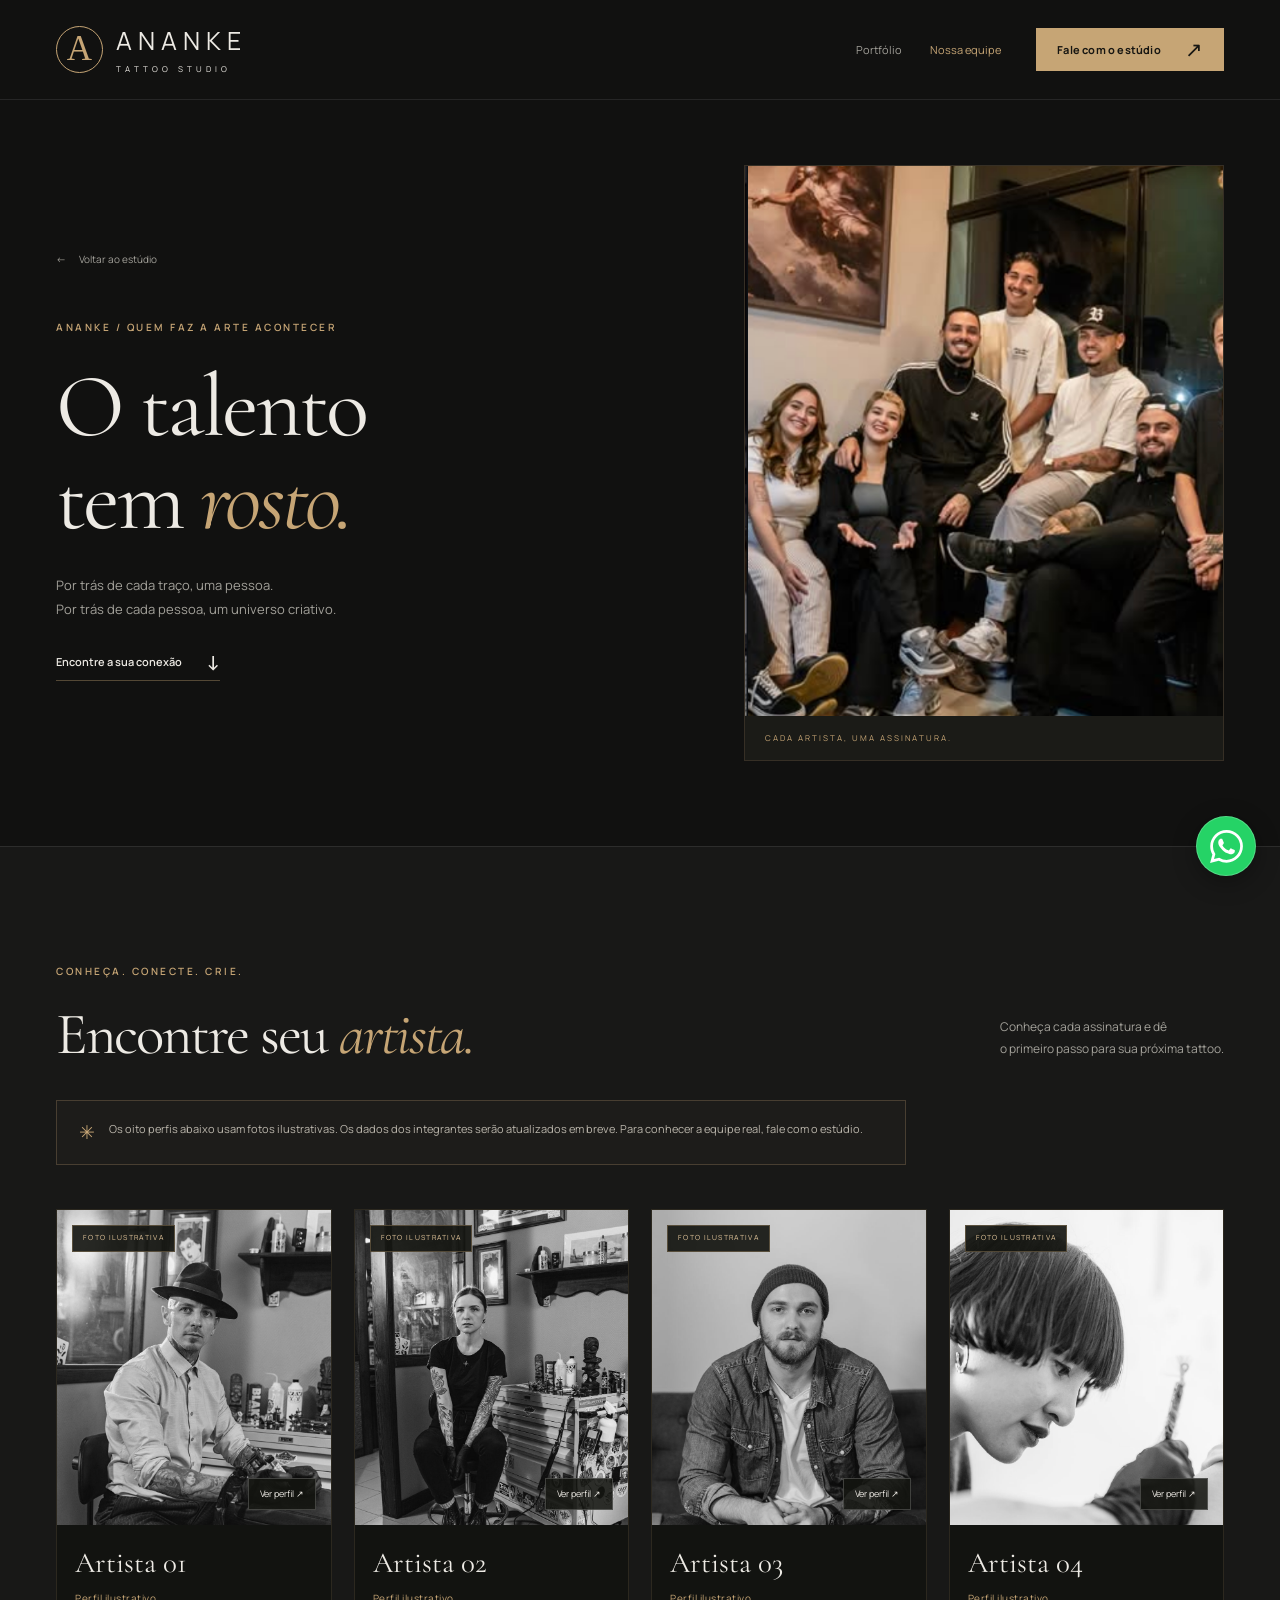
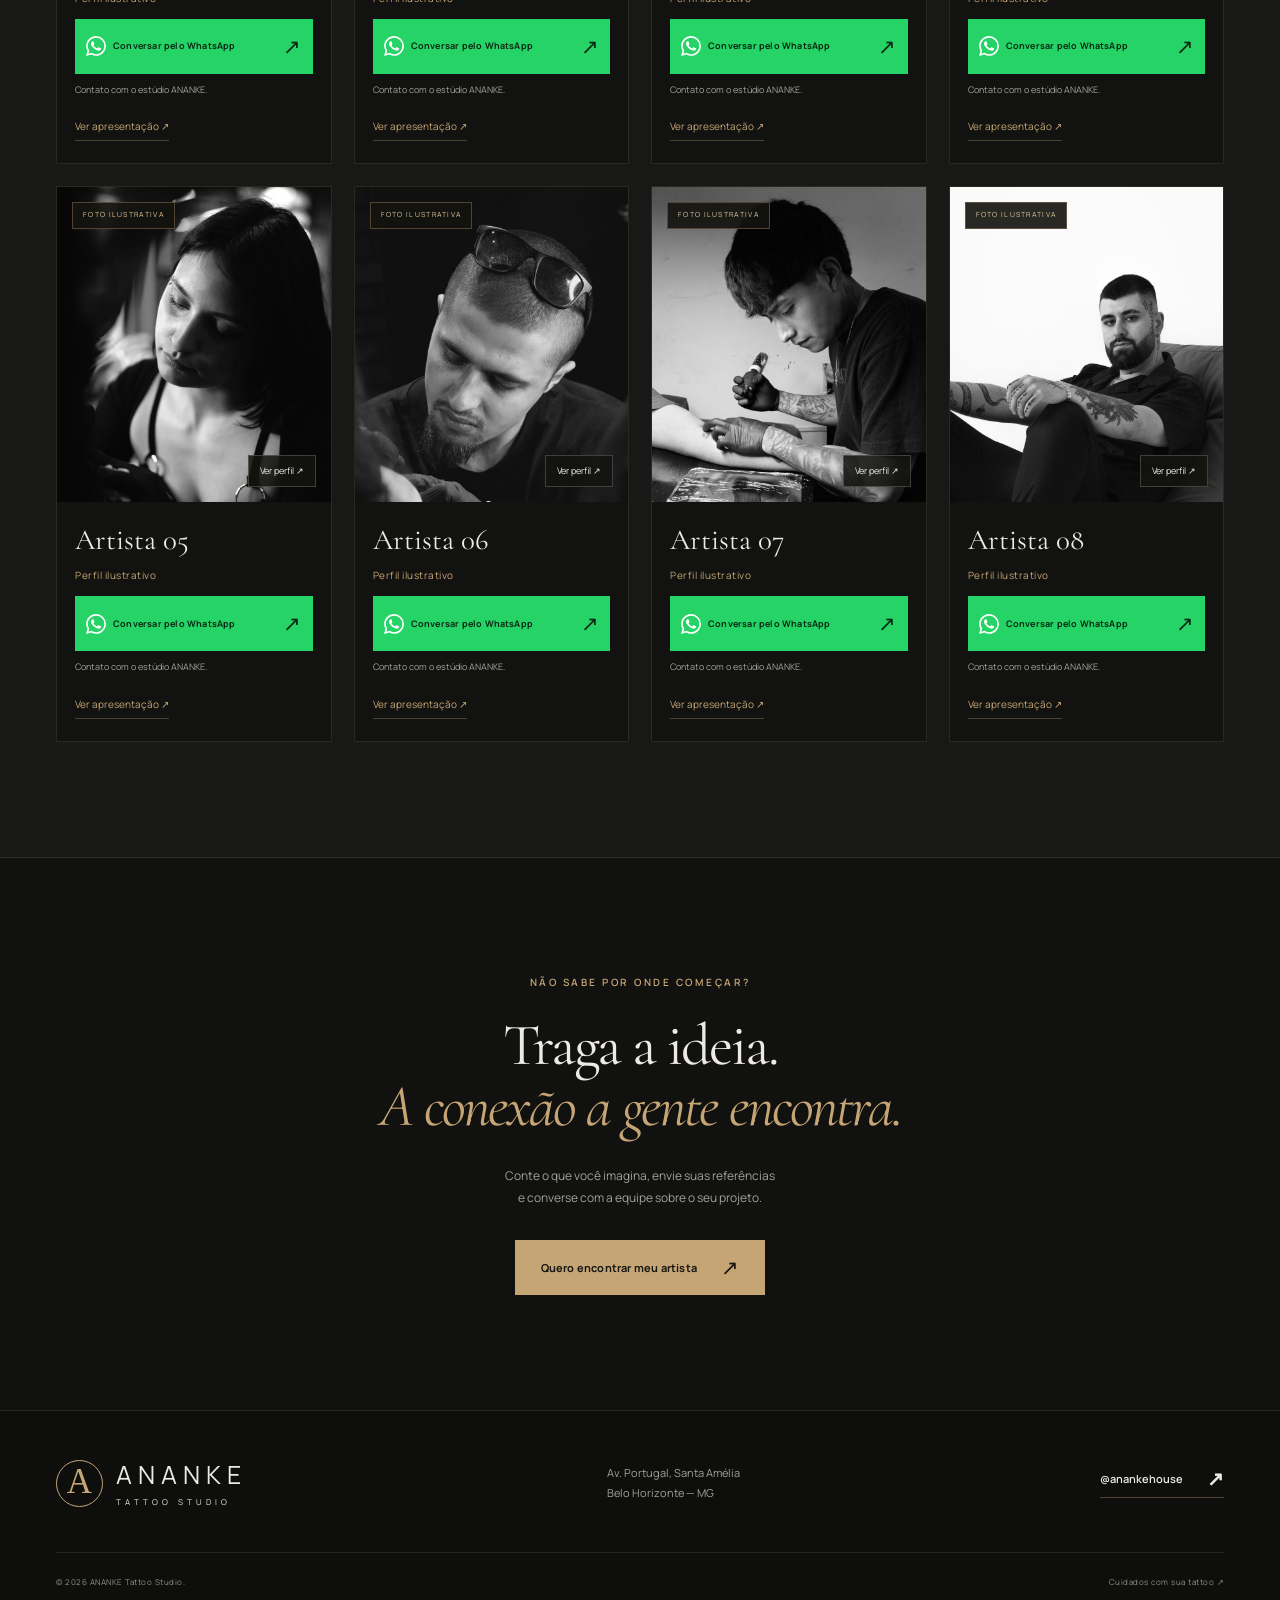
==== equipe.html @ f15cf0d2 "Add dedicated team page with eight reference profiles and WhatsApp contacts" ====
<!DOCTYPE html>
<html lang="pt-BR">
<head>
  <meta charset="UTF-8">
  <meta name="viewport" content="width=device-width, initial-scale=1.0">
  <meta name="theme-color" content="#111110">
  <title>Nossa equipe | ANANKE Tattoo Studio</title>
  <meta name="description" content="Conheça a equipe ANANKE Tattoo Studio. Encontre seu artista, conheça sua assinatura e converse sobre sua próxima tattoo.">
  <meta property="og:title" content="Nossa equipe | ANANKE Tattoo Studio">
  <meta property="og:description" content="Diferentes olhares. A mesma essência. Conheça quem transforma sua história em arte.">
  <meta property="og:type" content="website">
  <link rel="icon" href="assets/favicon.svg" type="image/svg+xml">
  <link rel="preconnect" href="https://fonts.googleapis.com">
  <link rel="preconnect" href="https://fonts.gstatic.com" crossorigin>
  <link href="https://fonts.googleapis.com/css2?family=Cormorant+Garamond:ital,wght@0,400;0,500;0,600;1,400;1,500&family=Manrope:wght@400;500;600;700&display=swap" rel="stylesheet">
  <link rel="stylesheet" href="styles.css?v=team-8">
  <link rel="stylesheet" href="equipe.css?v=team-8">
  <script src="content.js?v=team-8" defer></script>
  <script src="equipe.js?v=team-8" defer></script>
</head>
<body class="team-page">
<a class="skip-link" href="#integrantes">Pular para os integrantes</a>
<header class="header">
  <a class="brand" href="index.html" aria-label="ANANKE, página inicial"><span class="brand-symbol" aria-hidden="true">Α</span><span>ANANKE<small>TATTOO STUDIO</small></span></a>
  <nav class="team-navigation" aria-label="Navegação"><a href="index.html#portfolio">Portfólio</a><a href="#integrantes" aria-current="page">Nossa equipe</a></nav>
  <a class="button button-small header-cta" data-team-contact href="https://wa.me/5531997231459" target="_blank" rel="noopener noreferrer">Fale com o estúdio <span aria-hidden="true">↗</span></a>
</header>
<main>
  <section class="team-intro container" aria-labelledby="team-heading">
    <div class="team-intro-copy"><a class="team-back" href="index.html#artistas"><span aria-hidden="true">←</span> Voltar ao estúdio</a><p class="eyebrow">ANANKE / QUEM FAZ A ARTE ACONTECER</p><h1 id="team-heading">O talento<br>tem <em>rosto.</em></h1><p>Por trás de cada traço, uma pessoa.<br>Por trás de cada pessoa, um universo criativo.</p><a class="text-link" href="#integrantes">Encontre a sua conexão <span aria-hidden="true">↓</span></a></div>
    <figure class="team-intro-photo"><img src="assets/equipe.png" alt="A equipe ANANKE reunida no estúdio" width="626" height="720" fetchpriority="high"><figcaption>CADA ARTISTA, UMA ASSINATURA.</figcaption></figure>
  </section>
  <section class="section member-section" id="integrantes" aria-labelledby="member-heading"><div class="container">
    <div class="section-heading"><div><p class="eyebrow">CONHEÇA. CONECTE. CRIE.</p><h2 id="member-heading">Encontre seu <em>artista.</em></h2></div><p>Conheça cada assinatura e dê<br>o primeiro passo para sua próxima tattoo.</p></div>
    <p class="member-reference-note" id="member-reference-note" hidden><span aria-hidden="true">✳</span> Os oito perfis abaixo usam fotos ilustrativas. Os dados dos integrantes serão atualizados em breve. Para conhecer a equipe real, fale com o estúdio.</p>
    <div class="member-grid" id="member-grid"></div>
    <div class="member-empty" id="member-empty" hidden><span class="brand-symbol" aria-hidden="true">Α</span><div><h3>Uma boa conversa aproxima.</h3><p>Os perfis individuais estão sendo preparados. Enquanto isso, nossa equipe ajuda você a encontrar o artista que combina com a sua ideia.</p><a class="button button-outline" data-team-contact href="https://wa.me/5531997231459" target="_blank" rel="noopener noreferrer">Conheça os artistas pelo WhatsApp <span aria-hidden="true">↗</span></a></div></div>
  </div></section>
  <section class="section team-help container"><p class="eyebrow">NÃO SABE POR ONDE COMEÇAR?</p><h2>Traga a ideia.<br><em>A conexão a gente encontra.</em></h2><p>Conte o que você imagina, envie suas referências<br>e converse com a equipe sobre o seu projeto.</p><a class="button" data-team-contact href="https://wa.me/5531997231459" target="_blank" rel="noopener noreferrer">Quero encontrar meu artista <span aria-hidden="true">↗</span></a></section>
</main>
<footer class="footer"><div class="container footer-top"><a class="brand" href="index.html"><span class="brand-symbol" aria-hidden="true">Α</span><span>ANANKE<small>TATTOO STUDIO</small></span></a><p>Av. Portugal, Santa Amélia<br>Belo Horizonte — MG</p><a class="text-link" href="https://www.instagram.com/anankehouse/" target="_blank" rel="noopener noreferrer">@anankehouse <span aria-hidden="true">↗</span></a></div><div class="container footer-bottom"><span>© <span id="year">2026</span> ANANKE Tattoo Studio.</span><a href="index.html#cuidados">Cuidados com sua tattoo ↗</a></div></footer>
<a class="floating-whatsapp" data-team-contact href="https://wa.me/5531997231459" target="_blank" rel="noopener noreferrer" aria-label="Converse com o estúdio ANANKE no WhatsApp"><img src="assets/whatsapp.svg" width="32" height="32" alt="" aria-hidden="true"><span>Fale com o estúdio</span></a>
<dialog class="member-dialog" id="member-dialog" aria-labelledby="profile-name"><button type="button" class="profile-close" aria-label="Fechar perfil">×</button><div class="profile-layout"><div id="profile-portrait" class="profile-portrait"></div><div class="profile-copy"><p class="eyebrow">UMA ASSINATURA ANANKE</p><h2 id="profile-name"></h2><p id="profile-reference" class="profile-reference" hidden>FOTO E PERFIL ILUSTRATIVOS</p><p id="profile-specialty" class="profile-specialty"></p><p id="profile-bio"></p><a id="profile-whatsapp" class="button member-whatsapp" target="_blank" rel="noopener noreferrer"><img src="assets/whatsapp.svg" width="22" height="22" alt="">Conversar pelo WhatsApp <span aria-hidden="true">↗</span></a><p class="contact-destination" id="profile-destination"></p><a id="profile-instagram" class="text-link" target="_blank" rel="noopener noreferrer" hidden>Ver trabalhos no Instagram <span aria-hidden="true">↗</span></a></div></div></dialog>
</body>
</html>
---- styles.css ----
:root{--bg:#111110;--surface:#181817;--gold:#c6a575;--gold-light:#e0c397;--text:#edeae4;--muted:#a3a19a;--line:#ffffff17;--serif:'Cormorant Garamond',Georgia,serif;--sans:'Manrope',Arial,sans-serif}*{box-sizing:border-box}html{scroll-behavior:smooth;scroll-padding-top:92px}body{margin:0;background:var(--bg);color:var(--text);font-family:var(--sans);font-size:14px;line-height:1.8}body.modal-open{overflow:hidden}a{color:inherit;text-decoration:none}button,input,select,textarea{font:inherit}button,a,input,textarea,select{-webkit-tap-highlight-color:transparent}button{cursor:pointer}img{display:block;width:100%;object-fit:cover}button{color:inherit}::selection{background:var(--gold);color:var(--bg)}:focus-visible{outline:2px solid var(--gold);outline-offset:6px}.container{width:min(1280px,calc(100% - 112px));margin-inline:auto}.section{padding-block:115px}h1,h2,h3,p{margin-top:0}h1,h2,h3{font-weight:400}h1,h2{font-family:var(--serif);line-height:1.04;letter-spacing:-2px}h2{font-size:clamp(44px,4.6vw,66px);margin-bottom:28px}em{font-weight:400;color:var(--gold)}p{color:var(--muted)}.eyebrow{font-size:10px;font-weight:600;letter-spacing:2.5px;color:var(--gold);margin-bottom:24px}.header{position:absolute;top:0;z-index:10;width:100%;height:100px;display:flex;align-items:center;padding:0 56px;border-bottom:1px solid var(--line);gap:35px}.brand{display:flex;gap:13px;align-items:center;font-size:25px;letter-spacing:6px;line-height:1.25;flex-shrink:0}.brand small{display:block;font-family:var(--sans);font-size:8px;letter-spacing:4px;margin-top:7px}.brand-symbol{font-family:var(--serif);display:flex;width:47px;height:47px;border:1px solid var(--gold);border-radius:50%;align-items:center;justify-content:center;font-size:35px;letter-spacing:0;color:var(--gold)}.nav{margin:auto;display:flex;gap:29px}.nav a{font-size:11px;color:#c6c3bb;transition:color .2s}.nav a:hover,.text-link:hover{color:var(--gold)}.button{display:inline-flex;justify-content:center;align-items:center;gap:24px;background:var(--gold);color:#171612;min-height:55px;padding:16px 25px;font-size:11px;font-weight:700;border:1px solid var(--gold);transition:background .2s,transform .2s;letter-spacing:.2px}.button:hover{background:var(--gold-light);transform:translateY(-2px)}.button span{font-size:21px;font-weight:400;line-height:1}.button-small{min-height:43px;padding:10px 20px}.button-outline{background:transparent;color:var(--gold)}.button-outline:hover{color:#171612}.text-link{display:inline-flex;align-items:center;gap:24px;font-size:11px;font-weight:600;border-bottom:1px solid #b99b6d66;padding-bottom:8px;transition:color .2s}.text-link span{font-size:20px;line-height:1}.menu-toggle{display:none}.hero{min-height:800px;height:min(920px,100svh);position:relative;display:flex;align-items:center;overflow:hidden;background:#0d0d0c}.hero-photo{position:absolute;inset:0 0 0 35%;}.hero-photo img{height:100%;object-position:center 44%;filter:grayscale(1);opacity:.7}.hero-photo:after{content:'';position:absolute;inset:0;background:linear-gradient(90deg,#0d0d0c 0%,#0d0d0ce6 8%,#0d0d0c42 45%,#0d0d0c00 80%),linear-gradient(0deg,#0d0d0c 0%,transparent 28%,#0d0d0c22 80%)}.hero-content{position:relative;padding-top:65px;z-index:1}.hero .eyebrow{display:flex;align-items:center;gap:12px;font-size:9px}.hero .eyebrow span{height:1px;width:28px;background:var(--gold)}h1{font-size:clamp(72px,7.8vw,112px);margin:0 0 26px;letter-spacing:-3px}.hero-description{font-size:13px;line-height:1.9;color:#b8b5ae;max-width:390px}.hero-actions{display:flex;gap:30px;align-items:center;margin-top:35px}.hero-location{font-size:9px;letter-spacing:1.8px;color:#aaa79f;display:flex;align-items:center;gap:11px;margin-top:46px}.location-icon{font-size:24px;color:var(--gold)}.hero-bottom{position:absolute;bottom:29px;left:0;right:0;display:flex;justify-content:space-between;font-size:8px;letter-spacing:1.7px;color:#8d8b83}.hero-bottom a{display:flex;gap:20px;align-items:center}.hero-bottom a span{font-size:18px;color:var(--gold)}.hero-side{position:absolute;right:24px;top:48%;writing-mode:vertical-rl;font-size:8px;letter-spacing:4px;color:#b6b3a7}.marquee{border-top:1px solid var(--line);border-bottom:1px solid var(--line);padding:20px 0;overflow:hidden;background:#151514;white-space:nowrap}.marquee>div{display:flex;gap:55px;align-items:center;width:max-content;animation:marquee 55s linear infinite;font-size:10px;letter-spacing:3px;color:#b1aea5}.marquee span{color:var(--gold);font-size:22px;line-height:1}.studio{display:grid;grid-template-columns:1fr 1fr;gap:110px;align-items:center}.studio-visual{position:relative;padding-left:24px}.studio-visual img{height:540px;filter:grayscale(1) brightness(.66);object-position:center}.image-caption{position:absolute;bottom:32px;left:54px;right:30px;display:flex;align-items:center;justify-content:space-between}.image-caption>span:first-child{font-family:var(--serif);font-size:29px;letter-spacing:5px}.image-caption>span:last-child{font-size:8px;letter-spacing:1.5px}.vertical-label{position:absolute;left:0;top:0;writing-mode:vertical-rl;transform:rotate(180deg);font-size:8px;letter-spacing:2px;color:var(--gold)}.studio-copy>p:not(.eyebrow){font-size:12px;max-width:430px}.values{display:grid;grid-template-columns:1fr 1fr;gap:20px;border-top:1px solid var(--line);margin-top:28px;padding:25px 0 15px}.values span{font-size:9px;color:var(--gold)}.values h3{font-size:12px;margin:8px 0 4px}.values p{font-size:10px;max-width:150px}.portfolio{background:var(--surface)}.section-heading{display:flex;justify-content:space-between;align-items:flex-end;gap:35px;margin-bottom:35px}.section-heading h2{margin-bottom:0}.section-heading>p{font-size:12px;margin-bottom:6px}.filter-bar{display:flex;gap:9px;padding-block:10px 30px;flex-wrap:wrap}.filter{border:1px solid #ffffff18;background:transparent;padding:9px 21px;border-radius:0;font-size:10px;color:#b5b2a8;transition:all .2s}.filter:hover{border-color:var(--gold)}.filter.active{background:var(--gold);border-color:var(--gold);color:#171612}.gallery{display:grid;grid-template-columns:repeat(4,1fr);gap:18px}.gallery-card{position:relative;padding:0;border:0;text-align:left;min-width:0;background:#252421;height:380px;overflow:hidden}.gallery-card:nth-child(even){margin-top:30px}.gallery-card img{height:100%;filter:grayscale(1) brightness(.8);transition:transform .65s,filter .65s}.gallery-card:hover img{transform:scale(1.06);filter:grayscale(.4) brightness(.95)}.gallery-overlay{position:absolute;inset:0;background:linear-gradient(transparent 45%,#000c);display:flex;justify-content:space-between;align-items:flex-end;padding:23px}.gallery-overlay small{display:block;font-size:8px;letter-spacing:1.7px;color:#d8c19c;margin-bottom:6px}.gallery-overlay strong{font-family:var(--serif);font-size:24px;font-weight:400}.gallery-overlay>span{border:1px solid #ffffff55;border-radius:50%;width:30px;height:30px;display:grid;place-items:center;font-size:17px}.gallery-footer{display:flex;align-items:center;justify-content:space-between;margin-top:36px;gap:20px}.reference-note{font-size:10px;color:#99968d;margin:0}.artists-grid{display:grid;grid-template-columns:repeat(3,1fr);gap:24px;margin-top:42px}.artist-photo{height:300px;position:relative;overflow:hidden;background:#1b1b19;border:1px solid var(--line);display:flex;flex-direction:column;align-items:center;justify-content:center}.artist-photo .artist-monogram{font-family:var(--serif);font-size:85px;font-style:italic;color:#c6a57545;line-height:1.2}.artist-photo .artist-placeholder-label{font-size:8px;letter-spacing:2px;color:#8c887e;margin-top:20px}.artist-photo img{height:100%;filter:grayscale(1)}.artist-number{position:absolute;top:18px;left:22px;font-size:9px;color:var(--gold)}.artist-info{display:flex;justify-content:space-between;padding-top:20px}.artist-info h3{font-family:var(--serif);font-size:25px;margin:0}.artist-info p{font-size:10px;margin:3px 0 0}.artist-info>span{color:var(--gold);font-size:20px}.artists-footer{display:flex;justify-content:space-between;align-items:center;border-top:1px solid var(--line);padding-top:25px;margin-top:35px;gap:25px}.artists-footer p{font-size:11px;margin:0}.styles-section{background:#1b1b18;border-block:1px solid var(--line)}.styles-layout{display:grid;grid-template-columns:1fr 1fr;gap:100px}.styles-layout>div>p:not(.eyebrow){font-size:12px;margin:27px 0}.style-list>a{display:flex;gap:25px;align-items:center;padding:25px 0;border-bottom:1px solid #ffffff20}.style-list>a:first-child{padding-top:0}.style-number{font-size:9px;color:var(--gold)}.style-list h3{font-size:31px;font-family:var(--serif);margin:0}.style-list p{font-size:10px;margin:3px 0}.round-arrow{margin-left:auto;font-size:24px;color:var(--gold);transition:transform .2s}.style-list>a:hover .round-arrow{transform:translate(4px,-4px)}.reviews{text-align:center}.review-empty{text-align:left;display:grid;grid-template-columns:80px 1fr 1fr;gap:40px;align-items:center;border-block:1px solid var(--line);margin-top:50px;padding:45px 25px}.quote-mark{font-family:var(--serif);font-size:120px;line-height:1;color:var(--gold)}.review-empty>p{font-family:var(--serif);font-size:35px;line-height:1.15;color:var(--text);margin:0}.review-empty>div>p{font-size:12px}.reviews-list:empty{display:none}.review-card{text-align:left;padding:30px;background:var(--surface)}.booking{background:#20211c;position:relative;border-block:1px solid #c6a57525}.booking-layout{display:grid;grid-template-columns:1fr 1fr;gap:120px;align-items:center}.booking h2{font-size:clamp(65px,6.5vw,92px)}.booking-layout>div>p:last-child{font-size:12px}.booking-form{padding:36px;border:1px solid #c6a57540;background:#181914}.booking-form h3{font-family:var(--serif);font-size:32px;margin-bottom:9px}.booking-form>p{font-size:11px;margin-bottom:23px}.booking-form label{display:block;font-size:10px;margin-bottom:6px;color:#c7c4ba}.booking-form input,.booking-form select,.booking-form textarea{border:1px solid #ffffff1c;background:#20211b;padding:12px;color:var(--text);font-size:11px;width:100%;border-radius:0;margin-bottom:17px;outline-offset:2px;color-scheme:dark}.booking-form input::placeholder,.booking-form textarea::placeholder{color:#99988f}.booking-form textarea{resize:vertical;min-height:95px}.form-row{display:grid;grid-template-columns:1fr 1fr;gap:14px}.form-row>div{min-width:0}.booking-form .button{width:100%;gap:10px;font-size:10px}.booking-form .button>span{margin-left:auto}.icon{width:20px;height:20px;flex-shrink:0}.booking-form>small{display:block;text-align:center;font-size:8px;line-height:1.8;color:#a4a196;margin-top:14px}.location{display:grid;grid-template-columns:1fr 1fr;gap:100px;align-items:center}.location-copy>p:not(.eyebrow){font-size:12px}.contact-line{display:flex;gap:18px;margin:25px 0}.contact-line>span{font-size:24px;color:var(--gold);line-height:1.1}.contact-line strong,.contact-line a{font-size:12px;font-weight:500}.contact-line p{font-size:10px;margin:3px 0 0}.location-copy>.reference-note{margin-top:17px;font-size:9px!important}.map-panel{height:430px;position:relative;background:#252620;border:1px solid var(--line);overflow:hidden}.map-panel iframe{border:0;width:100%;height:100%;filter:grayscale(1) invert(.91) contrast(.8);opacity:.85}.map-label{position:absolute;left:20px;right:20px;bottom:20px;background:#171713eb;border:1px solid #c6a57566;padding:17px;display:flex;align-items:center;gap:15px;font-size:16px;letter-spacing:4px;pointer-events:none}.map-label small{display:block;font-size:6px;letter-spacing:1.4px;color:#b9b5a8}.map-label>.brand-symbol{width:37px;height:37px;font-size:27px}.map-label>span:last-child{margin-left:auto;font-size:25px;color:var(--gold)}.faq{padding-top:20px;display:grid;grid-template-columns:1fr 1fr;gap:100px}.faq>div>p:not(.eyebrow){font-size:11px;margin:28px 0 8px}.faq-list details{border-bottom:1px solid var(--line);padding:21px 0}.faq-list details:first-child{padding-top:0}.faq-list summary{cursor:pointer;list-style:none;display:flex;justify-content:space-between;gap:15px;align-items:center;font-size:12px}.faq-list summary::-webkit-details-marker{display:none}.faq-list summary span{color:var(--gold);font-size:23px;font-weight:400;transition:transform .2s}.faq-list details[open] summary span{transform:rotate(45deg)}.faq-list details p{font-size:11px;line-height:1.9;margin:14px 28px 0 0}.footer{border-top:1px solid var(--line);padding-top:48px;background:#0e0e0d}.footer-top{display:flex;align-items:center;justify-content:space-between;gap:30px;padding-bottom:45px}.footer-top p{font-size:11px;margin:0}.back-top{width:42px;height:42px;display:grid;place-items:center;border:1px solid #ffffff26;color:var(--gold)}.footer-bottom{border-top:1px solid var(--line);padding-block:22px;display:flex;justify-content:space-between;font-size:8px;color:#939087;letter-spacing:.5px}.footer-bottom>span:last-child{letter-spacing:1.6px}.floating-whatsapp{position:fixed;right:25px;bottom:23px;width:49px;height:49px;display:flex;align-items:center;justify-content:center;background:var(--gold);color:#171612;z-index:9;border-radius:50%;box-shadow:0 4px 22px #0006}.floating-whatsapp svg{width:26px;height:26px}.floating-whatsapp>span{position:absolute;right:60px;white-space:nowrap;font-size:10px;background:#25231c;color:var(--text);padding:7px 14px;border:1px solid #c6a57544;opacity:0;transform:translateX(5px);transition:all .2s;pointer-events:none}.floating-whatsapp:hover>span,.floating-whatsapp:focus-visible>span{opacity:1;transform:translateX(0)}.lightbox{background:#121210;color:var(--text);border:1px solid #c6a57544;width:min(900px,95vw);max-height:95svh;padding:35px 55px}.lightbox::backdrop{background:#000e;backdrop-filter:blur(8px)}.lightbox figure{margin:0}.lightbox img{max-height:75svh;object-fit:contain}.lightbox figcaption{text-align:center;padding-top:14px;font-size:11px;color:var(--muted)}.lightbox button{position:absolute;background:transparent;border:0;font-size:28px;z-index:1}.lightbox-close{right:12px;top:4px}.lightbox-prev{left:8px;top:45%}.lightbox-next{right:8px;top:45%}.skip-link{position:fixed;top:-80px;left:20px;background:var(--gold);color:#111;padding:10px 20px;z-index:100}.skip-link:focus{top:10px}.sr-only{position:absolute;width:1px;height:1px;padding:0;margin:-1px;overflow:hidden;clip:rect(0,0,0,0);white-space:nowrap;border:0}.reveal-ready{opacity:0;transform:translateY(22px);transition:opacity .8s ease,transform .8s ease}.reveal-ready.visible{opacity:1;transform:translateY(0)}@keyframes marquee{to{transform:translateX(-35%)}}@media(min-width:1600px){.header{padding-inline:max(56px,calc((100% - 1400px)/2))}.hero-photo{inset-inline-start:40%}}@media(max-width:1100px){.container{width:calc(100% - 72px)}.header{padding-inline:36px;gap:20px}.nav{gap:19px}.header .brand{font-size:21px;letter-spacing:4px}.header-cta{font-size:9px;padding-inline:14px}.studio,.styles-layout,.booking-layout,.location,.faq{gap:55px}.gallery{gap:14px}.gallery-card{height:315px}.hero-actions{gap:22px}.hero-actions .button{font-size:10px;padding-inline:20px}.hero-photo{inset-inline-start:25%}.artist-photo{height:260px}.booking-form{padding:28px}.section{padding-block:90px}.faq{padding-top:10px}.review-empty{gap:25px}}@media(max-width:800px){.header{height:82px}.header-cta{margin-left:auto}.nav{position:absolute;top:81px;left:0;right:0;background:#161612fa;display:none;flex-direction:column;padding:28px 36px;gap:23px;border-bottom:1px solid #c6a57533}.nav.open{display:flex}.nav a{font-size:15px}.menu-toggle{display:flex;flex-direction:column;gap:7px;background:none;border:0;padding:10px 0 10px 10px;z-index:2}.menu-toggle span{display:block;width:24px;height:1px;background:var(--text);transition:transform .2s}.menu-toggle[aria-expanded=true] span:first-child{transform:translateY(4px) rotate(45deg)}.menu-toggle[aria-expanded=true] span:last-child{transform:translateY(-4px) rotate(-45deg)}.hero{min-height:720px;height:90svh;max-height:900px}.hero-photo{inset:0 0 0 12%}.hero-photo:after{background:linear-gradient(90deg,#0d0d0cee,#0d0d0c77 65%,#0d0d0c11),linear-gradient(0deg,#0d0d0c,transparent 70%)}h1{font-size:88px}.hero-content{padding-top:70px}.hero-side{display:none}.studio{gap:40px}.studio-visual img{height:480px}.studio h2{font-size:45px}.values{gap:10px}.section-heading>p{max-width:225px}.gallery{grid-template-columns:repeat(2,1fr);gap:22px}.gallery-card{height:380px}.gallery-card:nth-child(even){margin-top:0}.gallery-card:nth-child(2){margin-top:28px}.gallery-card:nth-child(3){margin-top:-28px}.gallery-overlay strong{font-size:27px}.artists-grid{gap:17px}.artist-photo{height:235px}.artist-info h3{font-size:22px}.styles-layout,.booking-layout,.location,.faq{gap:40px}.booking-form{padding:24px}.booking h2{font-size:65px}.booking-form .form-row{grid-template-columns:1fr;gap:0}.booking-form .button{font-size:9px;padding-inline:12px}.map-panel{height:460px}.review-empty{grid-template-columns:40px 1fr 1.25fr;padding-inline:0}.review-empty>p{font-size:29px}.quote-mark{font-size:85px}.footer-top .brand{font-size:20px}.footer-top{gap:20px}.footer-top p{display:none}}@media(max-width:600px){.container{width:calc(100% - 42px)}.section{padding-block:70px}.header{padding-inline:21px;gap:12px}.header .brand{font-size:19px;letter-spacing:4px;gap:9px}.header .brand-symbol{width:37px;height:37px;font-size:28px}.header .brand small{font-size:6px;letter-spacing:3px}.header-cta{font-size:8px;gap:10px;min-height:36px;padding:8px 10px}.header-cta>span{font-size:17px}.hero{min-height:740px;height:93svh;max-height:890px}.hero-photo{inset:0 0 0 0}.hero-photo img{object-position:60% center;opacity:.62}.hero-photo:after{background:linear-gradient(90deg,#0d0d0cc4,#0d0d0c33),linear-gradient(0deg,#0d0d0c 0%,#0d0d0c40 55%,#0d0d0c66 100%)}.hero-content{padding-top:60px}.hero .eyebrow{font-size:7px;letter-spacing:1.5px;gap:9px;margin-bottom:29px}.hero .eyebrow span{width:18px}h1{font-size:clamp(61px,13vw,78px);letter-spacing:-2px;margin-bottom:25px}.hero-description{font-size:11px}.hero-actions{flex-direction:column;align-items:flex-start;gap:22px;margin-top:30px}.hero-actions .button{min-height:51px;font-size:10px}.hero-actions .text-link{font-size:10px}.hero-location{font-size:7px;letter-spacing:1.4px;margin-top:34px}.hero-bottom{bottom:21px;font-size:6px;letter-spacing:1.2px}.hero-bottom a{font-size:0;gap:0}.hero-bottom a span{font-size:21px}.marquee{padding-block:17px}.marquee>div{font-size:8px;gap:30px;letter-spacing:2px}.marquee span{font-size:17px}.studio{grid-template-columns:1fr;gap:42px}.studio-visual{padding-left:18px}.studio-visual img{height:430px;object-position:center 45%}.vertical-label{font-size:7px}.image-caption{left:42px}.studio-copy h2,h2{font-size:47px;letter-spacing:-1.5px}.eyebrow{font-size:8px;letter-spacing:2px;margin-bottom:20px}.studio-copy>p:not(.eyebrow){font-size:12px}.values{gap:30px}.values p{max-width:100%;font-size:10px}.section-heading{display:block;margin-bottom:25px}.section-heading>p{margin:22px 0 0;max-width:none;font-size:11px}.filter-bar{gap:7px;padding-bottom:23px}.filter{padding:7px 12px;font-size:9px}.gallery{gap:11px}.gallery-card{height:265px}.gallery-card:nth-child(2){margin-top:20px}.gallery-card:nth-child(3){margin-top:-20px}.gallery-overlay{padding:14px}.gallery-overlay small{font-size:6px;letter-spacing:1px}.gallery-overlay strong{font-size:22px}.gallery-overlay>span{width:23px;height:23px;font-size:14px}.gallery-footer{align-items:flex-start;flex-direction:column;margin-top:23px;gap:20px}.reference-note{font-size:8px}.artists-grid{grid-template-columns:1fr;gap:32px;margin-top:32px}.artist-card{display:grid;grid-template-columns:115px 1fr;align-items:center;gap:23px}.artist-photo{height:145px}.artist-photo .artist-monogram{font-size:45px}.artist-photo .artist-placeholder-label{font-size:6px;letter-spacing:1px;margin-top:10px}.artist-number{font-size:7px;left:10px;top:8px}.artist-info{padding:0}.artist-info h3{font-size:26px}.artist-info p{font-size:10px;margin-top:7px}.artists-footer{align-items:flex-start;flex-direction:column;gap:22px}.artists-footer p{font-size:10px}.styles-layout,.booking-layout,.location,.faq{grid-template-columns:1fr;gap:40px}.styles-layout>div>p:not(.eyebrow){font-size:11px}.style-list>a{padding:22px 0;gap:22px}.style-list h3{font-size:29px}.style-list p{font-size:9px}.review-empty{grid-template-columns:35px 1fr;padding-block:27px;gap:10px 19px;margin-top:32px}.review-empty>p{font-size:32px}.review-empty>div{grid-column:2}.review-empty>div>p{font-size:11px}.reviews h2{font-size:43px}.booking h2{font-size:72px}.booking-form{padding:24px}.booking-form .form-row{grid-template-columns:1fr 1fr;gap:12px}.booking-form .button{font-size:9px;padding-inline:15px}.booking-form>small{font-size:7px}.booking-layout{gap:25px}.location-copy>.reference-note{font-size:8px!important}.map-panel{height:360px}.faq{padding-top:0}.faq-list details{padding-block:20px}.faq-list summary{font-size:11px}.footer{padding-top:35px}.footer-top{flex-wrap:wrap;gap:25px;padding-bottom:30px}.footer-top .brand{font-size:20px}.footer-top .text-link{font-size:10px;margin-left:auto}.footer-top .back-top{display:none}.footer-bottom{display:block;padding-bottom:80px;font-size:7px}.footer-bottom>span:last-child{display:block;margin-top:9px;font-size:7px}.floating-whatsapp{right:18px;bottom:18px;width:47px;height:47px}.lightbox{padding:45px 30px 20px}.lightbox button{font-size:23px}.lightbox-prev{left:3px}.lightbox-next{right:3px}.lightbox figcaption{font-size:9px}.desktop-only{display:none}}@media(prefers-reduced-motion:reduce){html{scroll-behavior:auto}*,*:before,*:after{animation:none!important;transition:none!important}.reveal-ready{opacity:1;transform:none}}

[hidden]{display:none!important}.reviews-list{display:grid;grid-template-columns:repeat(auto-fit,minmax(min(100%,250px),1fr));gap:20px;margin-top:40px}.review-card{margin:0}.review-card cite{color:var(--gold);font-style:normal;font-size:12px}

/* WhatsApp oficial em verde, acessível durante toda a navegação. */
.floating-whatsapp{background:#25d366;color:#fff;width:60px;height:60px;right:max(24px,env(safe-area-inset-right));bottom:max(24px,env(safe-area-inset-bottom));box-shadow:0 6px 25px #0005;border:1px solid #ffffff35;transition:background .2s,transform .2s,box-shadow .2s}
.floating-whatsapp img{width:33px;height:33px;object-fit:contain}.floating-whatsapp:hover{background:#1ebe5d;transform:translateY(-3px);box-shadow:0 9px 30px #0006}.floating-whatsapp:focus-visible{outline:3px solid white;outline-offset:5px}.floating-whatsapp>span{right:72px}.whatsapp-form-icon{filter:brightness(0)}
.aftercare{background:#181916;border-block:1px solid var(--line)}.care-intro{max-width:750px;font-size:12px;margin-bottom:36px}.care-steps{counter-reset:care;list-style:none;display:grid;grid-template-columns:repeat(2,minmax(0,1fr));gap:18px;padding:0;margin:0}.care-step{counter-increment:care;position:relative;border:1px solid #c6a57525;padding:30px 30px 26px 76px;background:#131410}.care-step:before{content:counter(care,decimal-leading-zero);position:absolute;top:30px;left:25px;font-family:var(--serif);font-size:29px;color:var(--gold);line-height:1}.care-phase{font-size:8px;letter-spacing:1.7px;color:var(--gold)}.care-step h3{font-family:var(--serif);font-size:29px;line-height:1.15;margin:12px 0}.care-step p{font-size:12px;line-height:1.9;margin:0}.care-alert{display:flex;gap:20px;margin-top:26px;padding:25px 30px;background:#c6a5750d;border:1px solid #c6a57550}.care-alert-icon{display:grid;place-items:center;border:1px solid var(--gold);border-radius:50%;width:28px;height:28px;color:var(--gold);flex-shrink:0;margin-top:4px}.care-alert h3{font-size:14px;color:var(--gold-light);margin:0 0 8px}.care-alert p{font-size:12px;margin:0}.care-footer{display:flex;gap:35px;justify-content:space-between;align-items:center;margin-top:28px}.care-footer>p{font-size:10px;max-width:650px;margin:0}.care-footer>p a{text-decoration:underline;text-underline-offset:3px;color:#c6bcab}.care-footer>.text-link{flex-shrink:0}.faq-care-link{margin-top:20px}.aftercare+.faq{padding-top:90px}
@media(min-width:801px) and (max-width:1100px){.nav{gap:15px}}
@media(max-width:800px){.care-step{padding:25px 22px 25px 62px}.care-step:before{top:25px;left:20px}.care-step h3{font-size:25px}.care-footer{align-items:flex-start;flex-direction:column;gap:20px}}
@media(max-width:600px){.care-steps{grid-template-columns:1fr;gap:13px}.care-intro{font-size:11px}.care-step p,.care-alert p{font-size:11px}.care-alert{padding:22px 18px;gap:13px}.care-alert h3{font-size:13px}.care-footer>p{font-size:9px}.aftercare+.faq{padding-top:70px}.floating-whatsapp{width:56px;height:56px;right:max(18px,env(safe-area-inset-right));bottom:max(18px,env(safe-area-inset-bottom))}.floating-whatsapp img{width:31px;height:31px}}

/* Foto coletiva preservada por inteiro, inclusive no celular. */
.team-feature{display:grid;grid-template-columns:minmax(0,1.05fr) minmax(0,1fr);gap:80px;align-items:center;margin-top:42px}.team-photo{margin:0;min-width:0;border:1px solid #c6a57535;background:#1b1b17}.team-photo img{width:100%;height:auto;object-fit:contain;filter:none}.team-photo figcaption{display:flex;justify-content:space-between;gap:15px;padding:18px 20px;color:var(--gold);font-size:8px;letter-spacing:1.6px}.team-photo figcaption span:last-child{color:var(--muted);font-size:7px}.team-copy h3{font-family:var(--serif);font-size:clamp(45px,4.6vw,65px);line-height:1.06;letter-spacing:-1.5px;margin-bottom:28px}.team-copy>p:not(.eyebrow){font-size:13px;max-width:410px}.team-signature{font-family:var(--serif);font-style:italic;color:var(--gold);font-size:27px;padding-top:25px;margin:28px 0;border-top:1px solid var(--line)}
@media(max-width:1100px){.team-feature{gap:45px}}@media(max-width:800px){.team-feature{gap:30px}.team-copy h3{font-size:44px}.team-copy>p:not(.eyebrow){font-size:11px}.team-photo figcaption{flex-direction:column;gap:5px;padding:15px}.team-copy .button{font-size:10px;padding-inline:17px}.team-signature{font-size:24px}}@media(max-width:600px){.team-feature{grid-template-columns:1fr;gap:35px;margin-top:30px}.team-photo figcaption{flex-direction:row;align-items:center}.team-photo figcaption span:last-child{font-size:6px;letter-spacing:1px}.team-copy h3{font-size:49px}.team-copy>p:not(.eyebrow){font-size:12px}.team-signature{font-size:26px}}
---- equipe.css ----
.team-page .header{position:relative}.team-navigation{display:flex;gap:28px;margin-left:auto;font-size:11px;color:var(--muted)}.team-navigation [aria-current]{color:var(--gold)}.team-intro{display:grid;grid-template-columns:1.1fr 1fr;gap:100px;align-items:center;padding-block:65px 85px}.team-back{display:inline-flex;gap:13px;color:var(--muted);font-size:10px;margin-bottom:50px}.team-back:hover{color:var(--gold)}.team-intro h1{font-size:clamp(68px,7vw,100px)}.team-intro-copy>p:not(.eyebrow){font-size:13px;line-height:1.9;margin-bottom:26px}.team-intro-photo{margin:0;border:1px solid #c6a57535;max-width:480px;justify-self:end}.team-intro-photo img{height:auto;width:100%;object-fit:contain}.team-intro-photo figcaption{padding:15px 20px;background:#1b1b17;font-size:8px;letter-spacing:2px;color:var(--gold)}.member-section{background:var(--surface);border-block:1px solid var(--line)}.member-grid{display:grid;grid-template-columns:repeat(3,minmax(0,1fr));gap:30px;margin-top:44px}.member-grid:empty{display:none}.member-card{border:1px solid #c6a57525;background:#121310;min-width:0;display:flex;flex-direction:column;scroll-margin-top:30px}.member-portrait{padding:0;background:#24251f;position:relative;border:0;display:block;width:100%;height:330px;overflow:hidden;cursor:pointer}.member-portrait img{height:100%;object-fit:cover;transition:transform .5s}.member-portrait:hover img{transform:scale(1.035)}.member-portrait-placeholder{height:100%;display:flex;align-items:center;justify-content:center;flex-direction:column;gap:15px}.member-initials{font-family:var(--serif);font-size:70px;color:var(--gold)}.member-photo-note{color:var(--muted);font-size:8px;letter-spacing:2px}.member-profile-hint{position:absolute;right:15px;bottom:15px;background:#131410db;color:var(--text);padding:7px 11px;font-size:9px;border:1px solid #ffffff30;pointer-events:none}.member-card-body{padding:25px;display:flex;flex-direction:column;flex:1}.member-card h3{font-family:var(--serif);font-size:33px;line-height:1.1;margin-bottom:10px}.member-specialty{font-size:10px;letter-spacing:.5px;color:var(--gold);margin-bottom:12px}.member-bio{font-size:12px;line-height:1.8;margin-bottom:22px}.member-actions{margin-top:auto}.member-whatsapp{background:#25d366;color:#082913;border-color:#25d366;gap:10px;font-size:10px;width:100%;padding-inline:15px}.member-whatsapp:hover{background:#3de27a;border-color:#3de27a}.member-whatsapp img{width:22px;height:22px;flex-shrink:0}.member-whatsapp span{margin-left:auto}.contact-destination{font-size:9px;line-height:1.6;margin:9px 0 0;color:var(--muted)}.member-profile-button{background:none;border:0;border-bottom:1px solid #c6a57550;padding:0 0 5px;margin-top:20px;font-size:10px;color:var(--gold);display:inline-flex;gap:20px;align-items:center}.member-empty{display:flex;gap:30px;padding:45px;margin-top:40px;border:1px solid #c6a57535;background:#121310;align-items:flex-start}.member-empty>.brand-symbol{flex-shrink:0}.member-empty h3{font-family:var(--serif);font-size:34px;line-height:1.15;margin-bottom:15px}.member-empty p{font-size:12px;max-width:600px}.member-empty .button{margin-top:10px}.team-help{text-align:center}.team-help>p:not(.eyebrow){font-size:12px}.team-help .button{margin-top:20px}.member-dialog{padding:0;width:min(920px,calc(100vw - 40px));max-height:90svh;border:1px solid #c6a57555;background:#151611;color:var(--text);overflow:auto}.member-dialog::backdrop{background:#000d;backdrop-filter:blur(7px)}.profile-close{position:absolute;top:12px;right:12px;width:40px;height:40px;background:#111e;color:#fff;border:1px solid #ffffff50;font-size:27px;z-index:1;border-radius:50%}.profile-layout{display:grid;grid-template-columns:1fr 1fr}.profile-portrait{min-height:460px;background:#24251f;display:grid;place-items:center}.profile-portrait>img{height:100%;max-height:650px;object-fit:contain}.profile-copy{padding:60px 35px 35px;align-self:center}.profile-copy h2{font-size:48px;overflow-wrap:anywhere}.profile-specialty{color:var(--gold);font-size:12px}.profile-copy>#profile-bio{font-size:13px;white-space:pre-line;line-height:1.9}.profile-copy .member-whatsapp{margin-top:16px}.profile-copy .text-link{margin-top:25px}
@media(max-width:1100px){.team-intro{gap:55px}.member-grid{gap:20px}.member-portrait{height:280px}.member-card-body{padding:20px}.member-card h3{font-size:29px}}
@media(max-width:800px){.team-intro{gap:35px;padding-top:45px}.team-intro h1{font-size:70px}.team-intro .eyebrow{font-size:8px}.team-back{margin-bottom:30px}.team-intro-copy>p:not(.eyebrow){font-size:11px}.team-navigation{gap:18px}.member-grid{grid-template-columns:repeat(2,minmax(0,1fr))}.member-portrait{height:330px}.profile-copy{padding:60px 25px 30px}.profile-copy h2{font-size:39px}}
@media(max-width:600px){.team-page .header{height:auto;min-height:82px;flex-wrap:wrap;padding-block:17px;gap:15px}.team-page .header-cta{margin-left:auto}.team-navigation{order:3;width:100%;margin:0;padding-top:12px;border-top:1px solid var(--line);justify-content:center;font-size:10px}.team-intro{grid-template-columns:1fr;gap:30px;padding-block:30px 50px}.team-intro h1{font-size:76px}.team-intro-photo{max-width:100%;justify-self:stretch}.team-intro-photo img{max-height:none}.team-intro-copy>p:not(.eyebrow){font-size:12px}.team-back{margin-bottom:30px}.member-grid{grid-template-columns:1fr;gap:28px;margin-top:30px}.member-portrait{height:auto;aspect-ratio:4/5}.member-card-body{padding:25px}.member-card h3{font-size:34px}.member-whatsapp{font-size:11px;min-height:51px}.member-empty{padding:28px 22px;flex-direction:column;gap:23px}.member-empty h3{font-size:32px}.member-empty .button{font-size:9px;padding-inline:14px;gap:15px}.profile-layout{grid-template-columns:1fr}.profile-portrait{min-height:240px;max-height:400px}.profile-portrait>img{height:100%;max-height:400px;width:100%;object-fit:contain}.profile-copy{padding:28px 25px}.profile-copy h2{font-size:42px}.profile-close{position:sticky;float:right;top:10px;margin:10px 10px -50px 0}.member-dialog{width:calc(100vw - 24px);max-height:92svh}}

.member-reference-note{display:flex;gap:14px;align-items:flex-start;padding:18px 22px;border:1px solid #c6a57540;background:#c6a57508;color:#bbb6ac;font-size:11px;max-width:850px;margin:30px 0 0}.member-reference-note>span{color:var(--gold);font-size:19px;line-height:1.4}.member-reference-badge{position:absolute;top:15px;left:15px;padding:6px 10px;background:#131410e8;border:1px solid #c6a57555;color:#e3c69b;font-size:7px;letter-spacing:1.3px}.profile-reference{font-size:9px;letter-spacing:1.5px;color:var(--gold);padding:9px 0;border-block:1px solid #c6a57530}.member-portrait img{filter:grayscale(1);object-position:center 25%}.member-portrait:hover img{filter:grayscale(.3)}
@media(min-width:1101px){.member-grid{grid-template-columns:repeat(4,minmax(0,1fr));gap:22px}.member-portrait{height:315px}.member-card-body{padding:22px 18px}.member-card h3{font-size:29px}.member-whatsapp{font-size:9px;gap:7px;padding-inline:10px}.member-whatsapp img{width:20px;height:20px}}
@media(min-width:801px) and (max-width:1100px){.member-grid{grid-template-columns:repeat(2,minmax(0,1fr))}.member-portrait{height:380px}}
@media(max-width:600px){.member-reference-note{font-size:10px;padding:16px;gap:10px}}
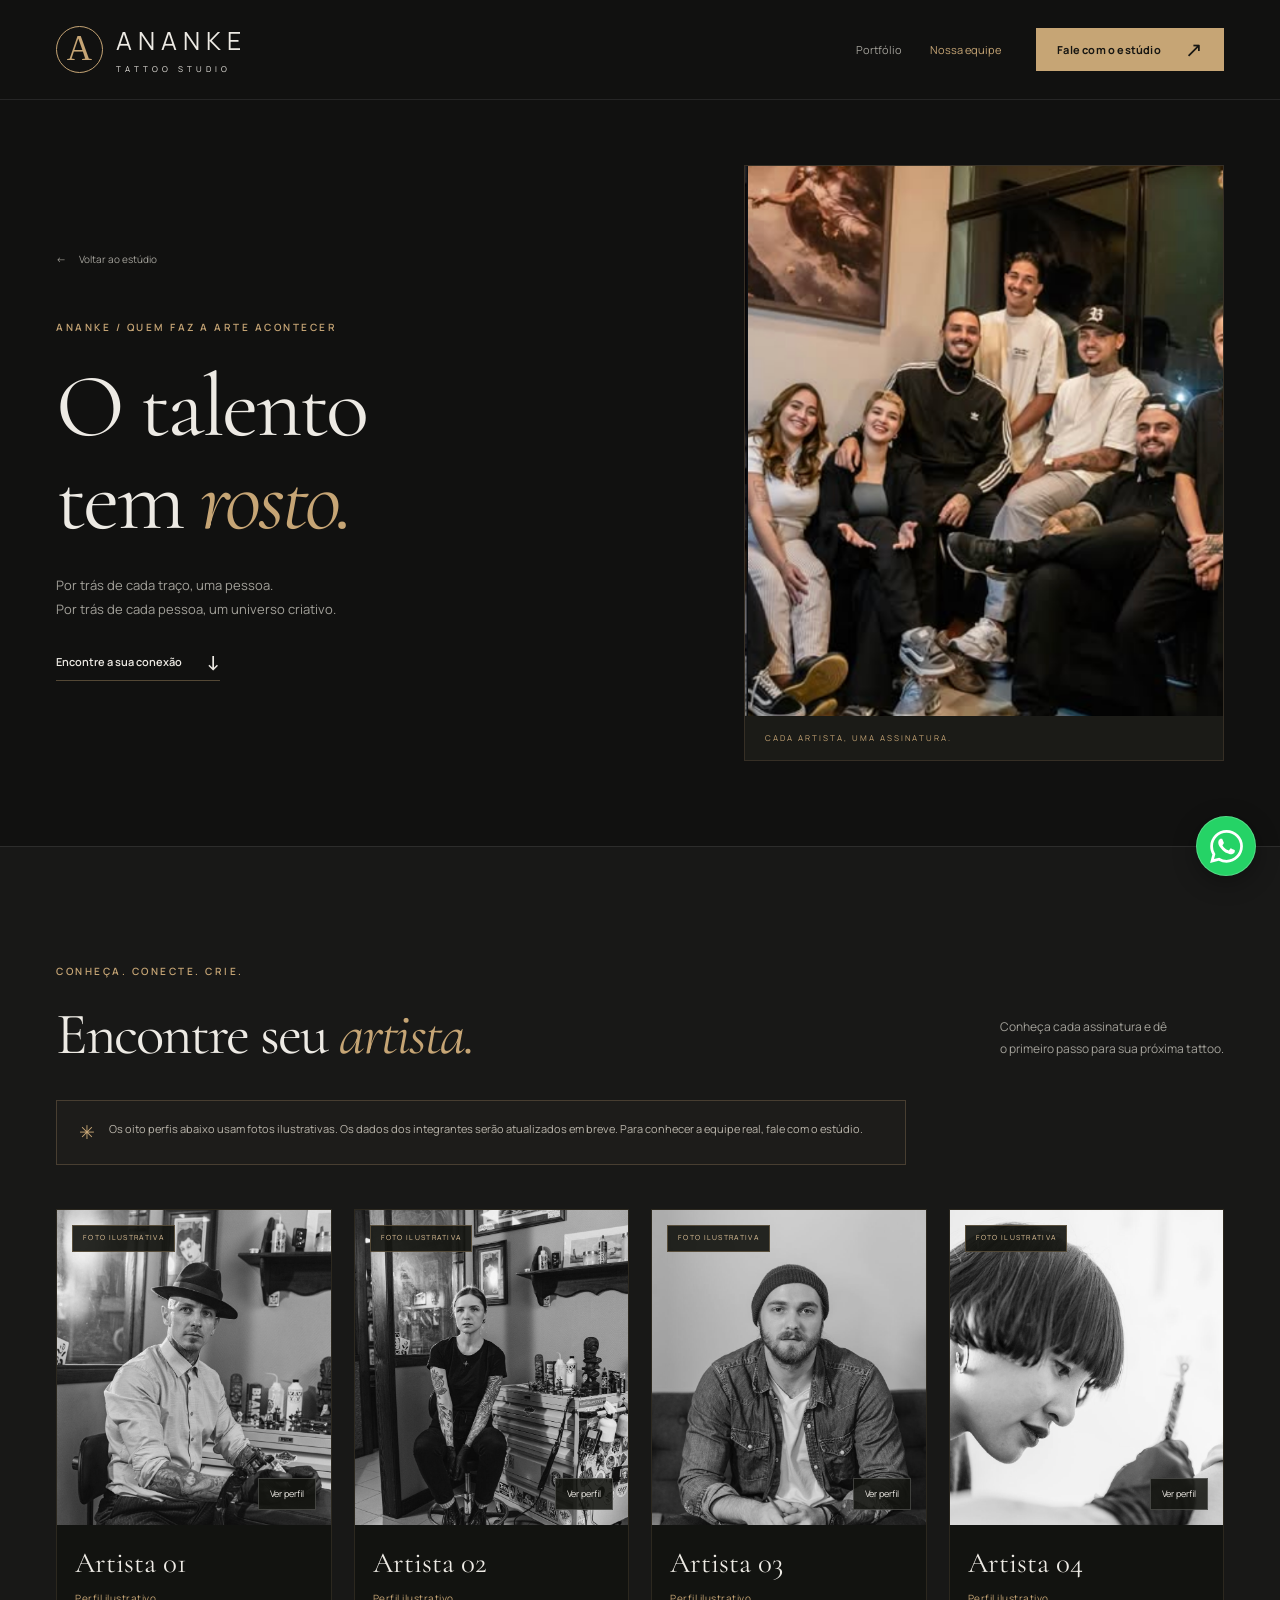
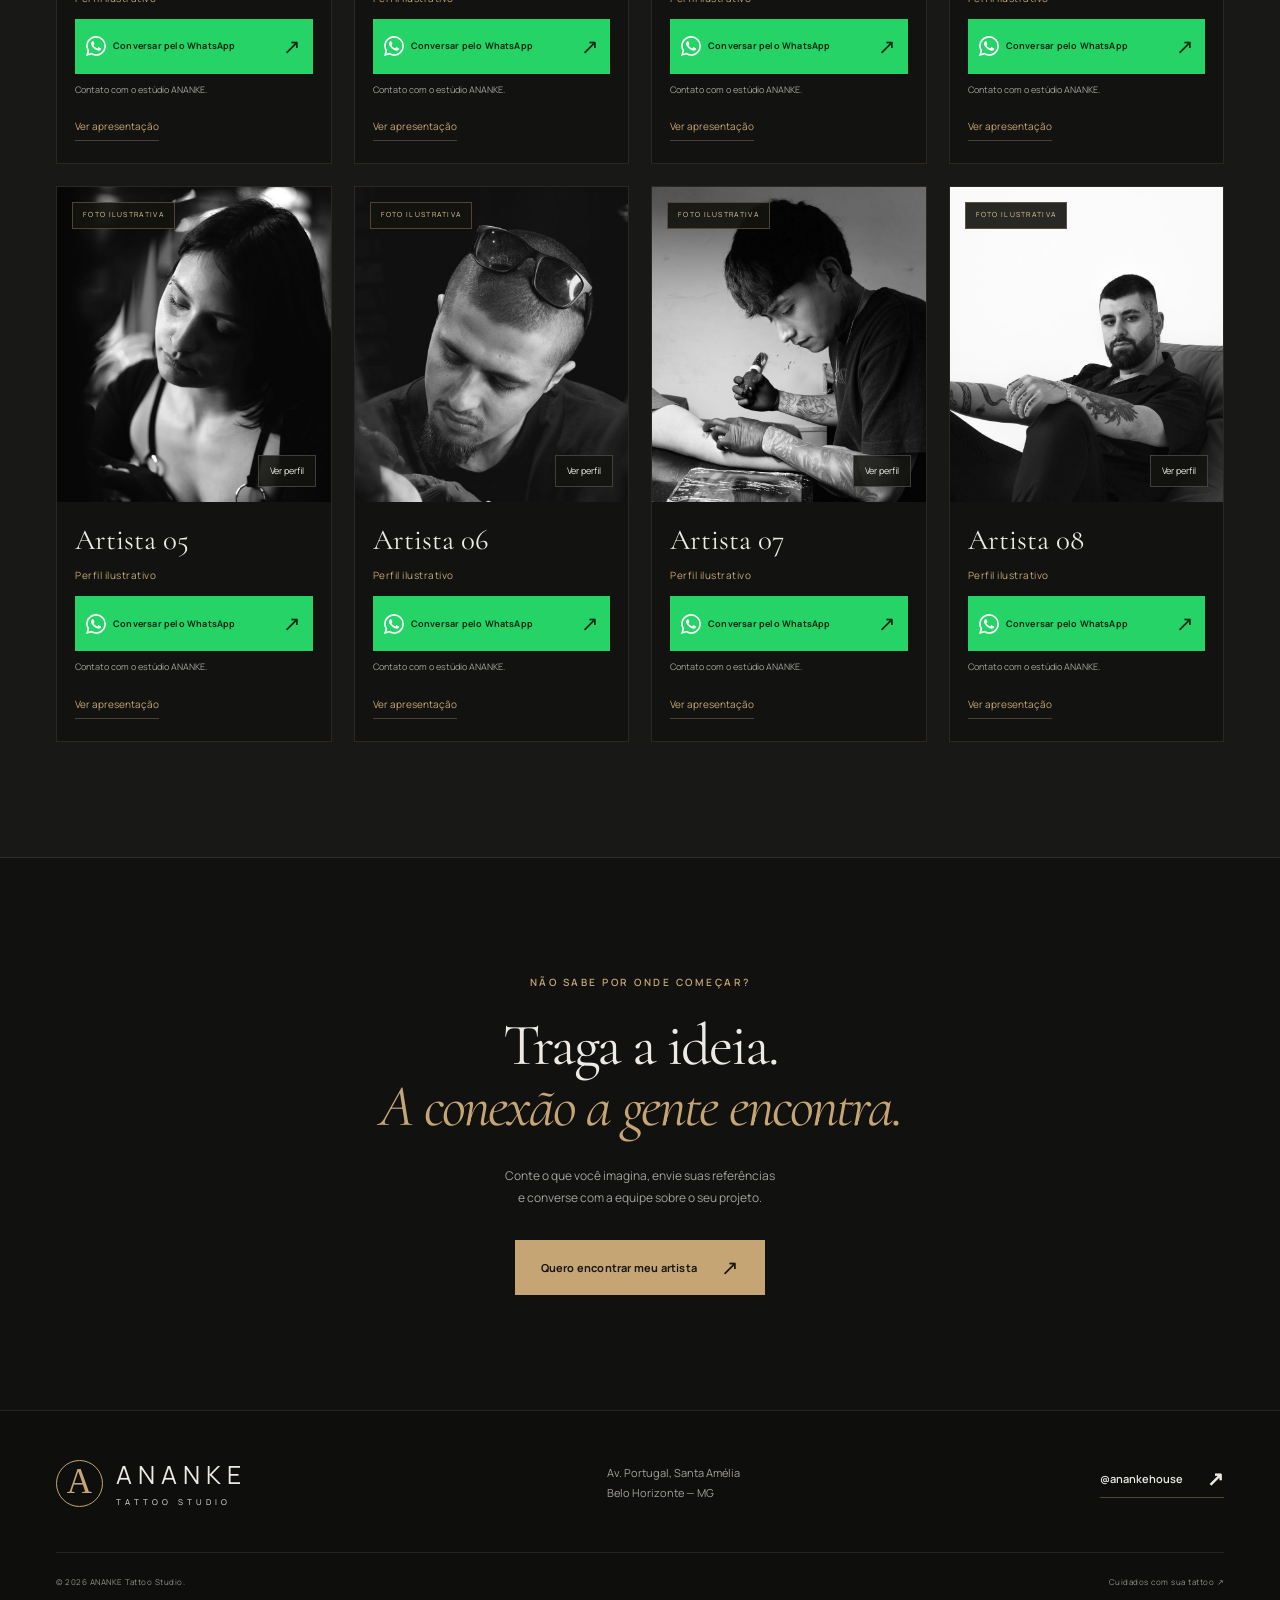
==== commit 28f841bc: "Remove decorative arrows from mobile buttons and links" ====
--- a/equipe.html
+++ b/equipe.html
@@ -13,33 +13,33 @@
   <link rel="preconnect" href="https://fonts.googleapis.com">
   <link rel="preconnect" href="https://fonts.gstatic.com" crossorigin>
   <link href="https://fonts.googleapis.com/css2?family=Cormorant+Garamond:ital,wght@0,400;0,500;0,600;1,400;1,500&family=Manrope:wght@400;500;600;700&display=swap" rel="stylesheet">
-  <link rel="stylesheet" href="styles.css?v=team-8">
-  <link rel="stylesheet" href="equipe.css?v=team-8">
-  <script src="content.js?v=team-8" defer></script>
-  <script src="equipe.js?v=team-8" defer></script>
+  <link rel="stylesheet" href="styles.css?v=mobile-no-arrows-1">
+  <link rel="stylesheet" href="equipe.css?v=mobile-no-arrows-1">
+  <script src="content.js?v=mobile-no-arrows-1" defer></script>
+  <script src="equipe.js?v=mobile-no-arrows-1" defer></script>
 </head>
 <body class="team-page">
 <a class="skip-link" href="#integrantes">Pular para os integrantes</a>
 <header class="header">
   <a class="brand" href="index.html" aria-label="ANANKE, página inicial"><span class="brand-symbol" aria-hidden="true">Α</span><span>ANANKE<small>TATTOO STUDIO</small></span></a>
   <nav class="team-navigation" aria-label="Navegação"><a href="index.html#portfolio">Portfólio</a><a href="#integrantes" aria-current="page">Nossa equipe</a></nav>
-  <a class="button button-small header-cta" data-team-contact href="https://wa.me/5531997231459" target="_blank" rel="noopener noreferrer">Fale com o estúdio <span aria-hidden="true">↗</span></a>
+  <a class="button button-small header-cta" data-team-contact href="https://wa.me/5531997231459" target="_blank" rel="noopener noreferrer">Fale com o estúdio <span aria-hidden="true" class="ui-arrow">↗</span></a>
 </header>
 <main>
   <section class="team-intro container" aria-labelledby="team-heading">
-    <div class="team-intro-copy"><a class="team-back" href="index.html#artistas"><span aria-hidden="true">←</span> Voltar ao estúdio</a><p class="eyebrow">ANANKE / QUEM FAZ A ARTE ACONTECER</p><h1 id="team-heading">O talento<br>tem <em>rosto.</em></h1><p>Por trás de cada traço, uma pessoa.<br>Por trás de cada pessoa, um universo criativo.</p><a class="text-link" href="#integrantes">Encontre a sua conexão <span aria-hidden="true">↓</span></a></div>
+    <div class="team-intro-copy"><a class="team-back" href="index.html#artistas"><span aria-hidden="true" class="ui-arrow">←</span> Voltar ao estúdio</a><p class="eyebrow">ANANKE / QUEM FAZ A ARTE ACONTECER</p><h1 id="team-heading">O talento<br>tem <em>rosto.</em></h1><p>Por trás de cada traço, uma pessoa.<br>Por trás de cada pessoa, um universo criativo.</p><a class="text-link" href="#integrantes">Encontre a sua conexão <span aria-hidden="true" class="ui-arrow">↓</span></a></div>
     <figure class="team-intro-photo"><img src="assets/equipe.png" alt="A equipe ANANKE reunida no estúdio" width="626" height="720" fetchpriority="high"><figcaption>CADA ARTISTA, UMA ASSINATURA.</figcaption></figure>
   </section>
   <section class="section member-section" id="integrantes" aria-labelledby="member-heading"><div class="container">
     <div class="section-heading"><div><p class="eyebrow">CONHEÇA. CONECTE. CRIE.</p><h2 id="member-heading">Encontre seu <em>artista.</em></h2></div><p>Conheça cada assinatura e dê<br>o primeiro passo para sua próxima tattoo.</p></div>
     <p class="member-reference-note" id="member-reference-note" hidden><span aria-hidden="true">✳</span> Os oito perfis abaixo usam fotos ilustrativas. Os dados dos integrantes serão atualizados em breve. Para conhecer a equipe real, fale com o estúdio.</p>
     <div class="member-grid" id="member-grid"></div>
-    <div class="member-empty" id="member-empty" hidden><span class="brand-symbol" aria-hidden="true">Α</span><div><h3>Uma boa conversa aproxima.</h3><p>Os perfis individuais estão sendo preparados. Enquanto isso, nossa equipe ajuda você a encontrar o artista que combina com a sua ideia.</p><a class="button button-outline" data-team-contact href="https://wa.me/5531997231459" target="_blank" rel="noopener noreferrer">Conheça os artistas pelo WhatsApp <span aria-hidden="true">↗</span></a></div></div>
+    <div class="member-empty" id="member-empty" hidden><span class="brand-symbol" aria-hidden="true">Α</span><div><h3>Uma boa conversa aproxima.</h3><p>Os perfis individuais estão sendo preparados. Enquanto isso, nossa equipe ajuda você a encontrar o artista que combina com a sua ideia.</p><a class="button button-outline" data-team-contact href="https://wa.me/5531997231459" target="_blank" rel="noopener noreferrer">Conheça os artistas pelo WhatsApp <span aria-hidden="true" class="ui-arrow">↗</span></a></div></div>
   </div></section>
-  <section class="section team-help container"><p class="eyebrow">NÃO SABE POR ONDE COMEÇAR?</p><h2>Traga a ideia.<br><em>A conexão a gente encontra.</em></h2><p>Conte o que você imagina, envie suas referências<br>e converse com a equipe sobre o seu projeto.</p><a class="button" data-team-contact href="https://wa.me/5531997231459" target="_blank" rel="noopener noreferrer">Quero encontrar meu artista <span aria-hidden="true">↗</span></a></section>
+  <section class="section team-help container"><p class="eyebrow">NÃO SABE POR ONDE COMEÇAR?</p><h2>Traga a ideia.<br><em>A conexão a gente encontra.</em></h2><p>Conte o que você imagina, envie suas referências<br>e converse com a equipe sobre o seu projeto.</p><a class="button" data-team-contact href="https://wa.me/5531997231459" target="_blank" rel="noopener noreferrer">Quero encontrar meu artista <span aria-hidden="true" class="ui-arrow">↗</span></a></section>
 </main>
-<footer class="footer"><div class="container footer-top"><a class="brand" href="index.html"><span class="brand-symbol" aria-hidden="true">Α</span><span>ANANKE<small>TATTOO STUDIO</small></span></a><p>Av. Portugal, Santa Amélia<br>Belo Horizonte — MG</p><a class="text-link" href="https://www.instagram.com/anankehouse/" target="_blank" rel="noopener noreferrer">@anankehouse <span aria-hidden="true">↗</span></a></div><div class="container footer-bottom"><span>© <span id="year">2026</span> ANANKE Tattoo Studio.</span><a href="index.html#cuidados">Cuidados com sua tattoo ↗</a></div></footer>
+<footer class="footer"><div class="container footer-top"><a class="brand" href="index.html"><span class="brand-symbol" aria-hidden="true">Α</span><span>ANANKE<small>TATTOO STUDIO</small></span></a><p>Av. Portugal, Santa Amélia<br>Belo Horizonte — MG</p><a class="text-link" href="https://www.instagram.com/anankehouse/" target="_blank" rel="noopener noreferrer">@anankehouse <span aria-hidden="true" class="ui-arrow">↗</span></a></div><div class="container footer-bottom"><span>© <span id="year">2026</span> ANANKE Tattoo Studio.</span><a href="index.html#cuidados">Cuidados com sua tattoo <span class="ui-arrow" aria-hidden="true">↗</span></a></div></footer>
 <a class="floating-whatsapp" data-team-contact href="https://wa.me/5531997231459" target="_blank" rel="noopener noreferrer" aria-label="Converse com o estúdio ANANKE no WhatsApp"><img src="assets/whatsapp.svg" width="32" height="32" alt="" aria-hidden="true"><span>Fale com o estúdio</span></a>
-<dialog class="member-dialog" id="member-dialog" aria-labelledby="profile-name"><button type="button" class="profile-close" aria-label="Fechar perfil">×</button><div class="profile-layout"><div id="profile-portrait" class="profile-portrait"></div><div class="profile-copy"><p class="eyebrow">UMA ASSINATURA ANANKE</p><h2 id="profile-name"></h2><p id="profile-reference" class="profile-reference" hidden>FOTO E PERFIL ILUSTRATIVOS</p><p id="profile-specialty" class="profile-specialty"></p><p id="profile-bio"></p><a id="profile-whatsapp" class="button member-whatsapp" target="_blank" rel="noopener noreferrer"><img src="assets/whatsapp.svg" width="22" height="22" alt="">Conversar pelo WhatsApp <span aria-hidden="true">↗</span></a><p class="contact-destination" id="profile-destination"></p><a id="profile-instagram" class="text-link" target="_blank" rel="noopener noreferrer" hidden>Ver trabalhos no Instagram <span aria-hidden="true">↗</span></a></div></div></dialog>
+<dialog class="member-dialog" id="member-dialog" aria-labelledby="profile-name"><button type="button" class="profile-close" aria-label="Fechar perfil">×</button><div class="profile-layout"><div id="profile-portrait" class="profile-portrait"></div><div class="profile-copy"><p class="eyebrow">UMA ASSINATURA ANANKE</p><h2 id="profile-name"></h2><p id="profile-reference" class="profile-reference" hidden>FOTO E PERFIL ILUSTRATIVOS</p><p id="profile-specialty" class="profile-specialty"></p><p id="profile-bio"></p><a id="profile-whatsapp" class="button member-whatsapp" target="_blank" rel="noopener noreferrer"><img src="assets/whatsapp.svg" width="22" height="22" alt="">Conversar pelo WhatsApp <span aria-hidden="true" class="ui-arrow">↗</span></a><p class="contact-destination" id="profile-destination"></p><a id="profile-instagram" class="text-link" target="_blank" rel="noopener noreferrer" hidden>Ver trabalhos no Instagram <span aria-hidden="true" class="ui-arrow">↗</span></a></div></div></dialog>
 </body>
 </html>
--- a/styles.css
+++ b/styles.css
@@ -13,3 +13,15 @@
 /* Foto coletiva preservada por inteiro, inclusive no celular. */
 .team-feature{display:grid;grid-template-columns:minmax(0,1.05fr) minmax(0,1fr);gap:80px;align-items:center;margin-top:42px}.team-photo{margin:0;min-width:0;border:1px solid #c6a57535;background:#1b1b17}.team-photo img{width:100%;height:auto;object-fit:contain;filter:none}.team-photo figcaption{display:flex;justify-content:space-between;gap:15px;padding:18px 20px;color:var(--gold);font-size:8px;letter-spacing:1.6px}.team-photo figcaption span:last-child{color:var(--muted);font-size:7px}.team-copy h3{font-family:var(--serif);font-size:clamp(45px,4.6vw,65px);line-height:1.06;letter-spacing:-1.5px;margin-bottom:28px}.team-copy>p:not(.eyebrow){font-size:13px;max-width:410px}.team-signature{font-family:var(--serif);font-style:italic;color:var(--gold);font-size:27px;padding-top:25px;margin:28px 0;border-top:1px solid var(--line)}
 @media(max-width:1100px){.team-feature{gap:45px}}@media(max-width:800px){.team-feature{gap:30px}.team-copy h3{font-size:44px}.team-copy>p:not(.eyebrow){font-size:11px}.team-photo figcaption{flex-direction:column;gap:5px;padding:15px}.team-copy .button{font-size:10px;padding-inline:17px}.team-signature{font-size:24px}}@media(max-width:600px){.team-feature{grid-template-columns:1fr;gap:35px;margin-top:30px}.team-photo figcaption{flex-direction:row;align-items:center}.team-photo figcaption span:last-child{font-size:6px;letter-spacing:1px}.team-copy h3{font-size:49px}.team-copy>p:not(.eyebrow){font-size:12px}.team-signature{font-size:26px}}
+
+/* Botões e links sem setas em telas de celular. */
+.mobile-arrow-label{display:none}.artist-instagram{font-size:10px;color:var(--gold)}
+@media(max-width:800px){
+  .ui-arrow{display:none!important}
+  .mobile-arrow-label{display:inline}
+  .hero-bottom>a{display:none}
+  .back-top{font-size:10px}
+  .lightbox figure{padding-bottom:42px}
+  .lightbox .lightbox-prev,.lightbox .lightbox-next{top:auto;bottom:12px;font-size:12px;border:1px solid #c6a57555;padding:8px 14px;min-height:40px}
+  .lightbox .lightbox-prev{left:16px}.lightbox .lightbox-next{right:16px}
+}
